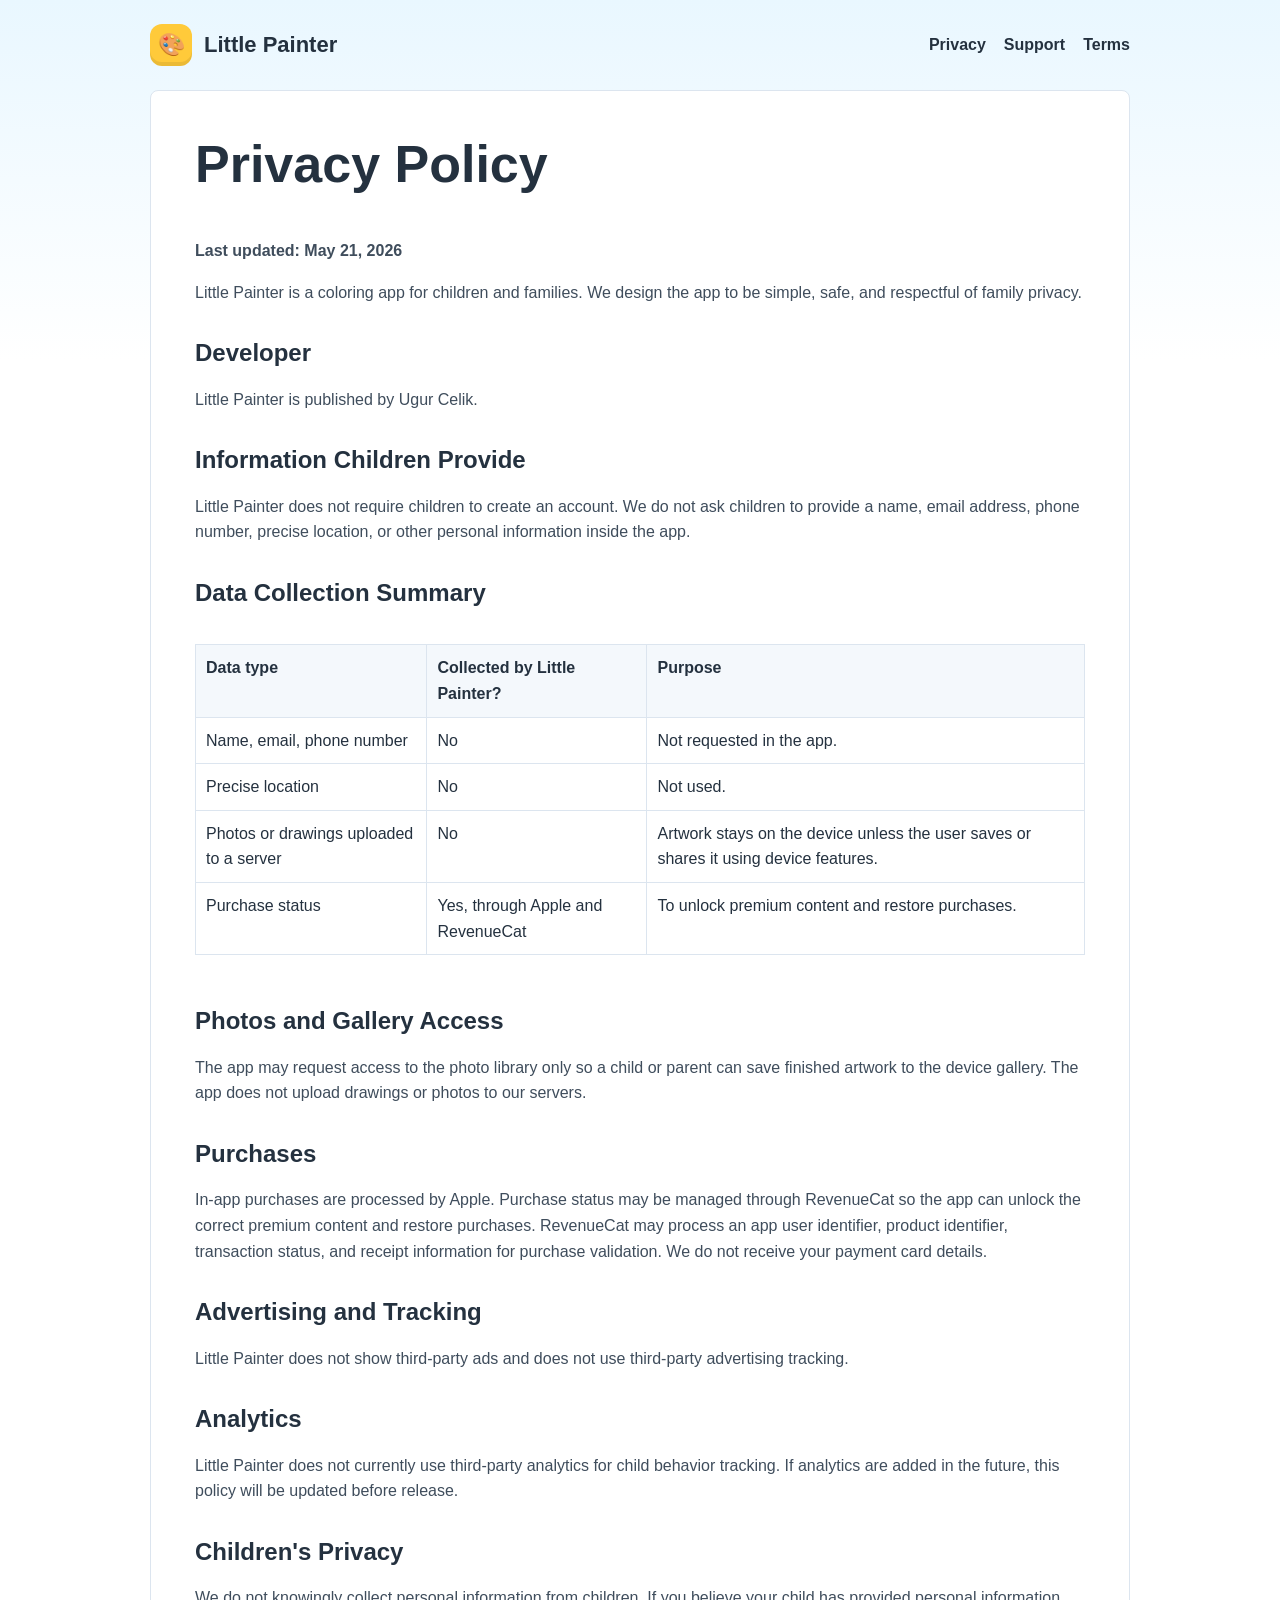
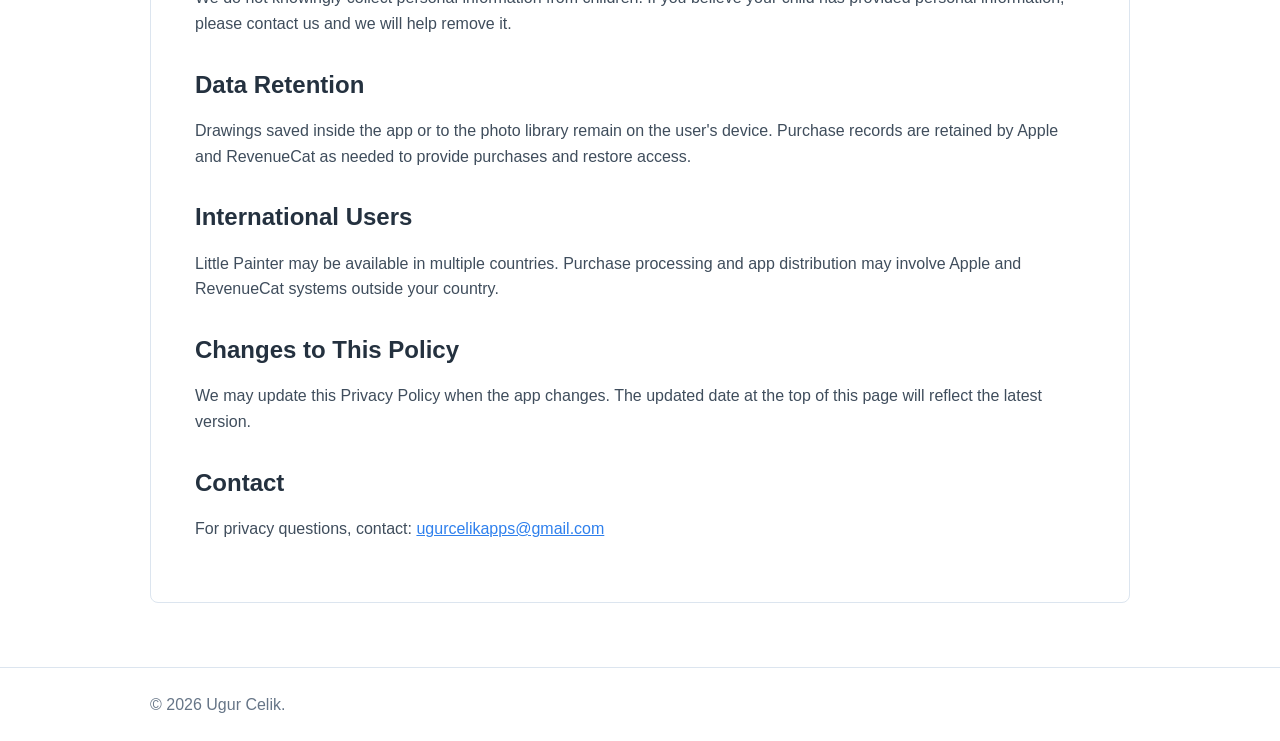
==== privacy-policy/index.html @ 780525f4 "Add files via upload" ====
<!doctype html>
<html lang="en">
  <head>
    <meta charset="utf-8">
    <meta name="viewport" content="width=device-width, initial-scale=1">
    <title>Privacy Policy - Little Painter</title>
    <meta name="description" content="Privacy Policy for Little Painter.">
    <link rel="stylesheet" href="../styles.css">
  </head>
  <body>
    <header>
      <nav class="wrap">
        <a class="brand" href="../"><span class="logo">🎨</span><span>Little Painter</span></a>
        <div class="links">
          <a href="../privacy-policy/">Privacy</a>
          <a href="../support/">Support</a>
          <a href="../terms/">Terms</a>
        </div>
      </nav>
    </header>

    <main class="wrap">
      <article class="content">
        <h1>Privacy Policy</h1>
        <p class="updated">Last updated: May 21, 2026</p>

        <p>Little Painter is a coloring app for children and families. We design the app to be simple, safe, and respectful of family privacy.</p>

        <h2>Developer</h2>
        <p>Little Painter is published by Ugur Celik.</p>

        <h2>Information Children Provide</h2>
        <p>Little Painter does not require children to create an account. We do not ask children to provide a name, email address, phone number, precise location, or other personal information inside the app.</p>

        <h2>Data Collection Summary</h2>
        <div class="table-wrap">
          <table>
            <thead>
              <tr>
                <th>Data type</th>
                <th>Collected by Little Painter?</th>
                <th>Purpose</th>
              </tr>
            </thead>
            <tbody>
              <tr>
                <td>Name, email, phone number</td>
                <td>No</td>
                <td>Not requested in the app.</td>
              </tr>
              <tr>
                <td>Precise location</td>
                <td>No</td>
                <td>Not used.</td>
              </tr>
              <tr>
                <td>Photos or drawings uploaded to a server</td>
                <td>No</td>
                <td>Artwork stays on the device unless the user saves or shares it using device features.</td>
              </tr>
              <tr>
                <td>Purchase status</td>
                <td>Yes, through Apple and RevenueCat</td>
                <td>To unlock premium content and restore purchases.</td>
              </tr>
            </tbody>
          </table>
        </div>

        <h2>Photos and Gallery Access</h2>
        <p>The app may request access to the photo library only so a child or parent can save finished artwork to the device gallery. The app does not upload drawings or photos to our servers.</p>

        <h2>Purchases</h2>
        <p>In-app purchases are processed by Apple. Purchase status may be managed through RevenueCat so the app can unlock the correct premium content and restore purchases. RevenueCat may process an app user identifier, product identifier, transaction status, and receipt information for purchase validation. We do not receive your payment card details.</p>

        <h2>Advertising and Tracking</h2>
        <p>Little Painter does not show third-party ads and does not use third-party advertising tracking.</p>

        <h2>Analytics</h2>
        <p>Little Painter does not currently use third-party analytics for child behavior tracking. If analytics are added in the future, this policy will be updated before release.</p>

        <h2>Children's Privacy</h2>
        <p>We do not knowingly collect personal information from children. If you believe your child has provided personal information, please contact us and we will help remove it.</p>

        <h2>Data Retention</h2>
        <p>Drawings saved inside the app or to the photo library remain on the user's device. Purchase records are retained by Apple and RevenueCat as needed to provide purchases and restore access.</p>

        <h2>International Users</h2>
        <p>Little Painter may be available in multiple countries. Purchase processing and app distribution may involve Apple and RevenueCat systems outside your country.</p>

        <h2>Changes to This Policy</h2>
        <p>We may update this Privacy Policy when the app changes. The updated date at the top of this page will reflect the latest version.</p>

        <h2>Contact</h2>
        <p>For privacy questions, contact: <a href="mailto:ugurcelikapps@gmail.com">ugurcelikapps@gmail.com</a></p>
      </article>
    </main>

    <footer>
      <div class="wrap">© 2026 Ugur Celik.</div>
    </footer>
  </body>
</html>
---- styles.css ----
:root {
  color-scheme: light;
  --ink: #24313f;
  --muted: #667587;
  --line: #dce5ef;
  --paper: #ffffff;
  --sky: #e9f7ff;
  --sun: #ffca3a;
  --coral: #ff6b6b;
  --blue: #2f80ed;
  --green: #42b883;
}

* {
  box-sizing: border-box;
}

body {
  margin: 0;
  font-family: -apple-system, BlinkMacSystemFont, "Segoe UI", sans-serif;
  color: var(--ink);
  background: linear-gradient(180deg, var(--sky), #fff 360px);
  line-height: 1.6;
}

a {
  color: var(--blue);
}

.wrap {
  width: min(980px, calc(100% - 36px));
  margin: 0 auto;
}

header {
  padding: 24px 0;
}

nav {
  display: flex;
  justify-content: space-between;
  align-items: center;
  gap: 24px;
}

.brand {
  display: flex;
  align-items: center;
  gap: 12px;
  text-decoration: none;
  color: var(--ink);
  font-weight: 800;
  font-size: 22px;
}

.logo {
  width: 42px;
  height: 42px;
  border-radius: 12px;
  background: var(--sun);
  display: grid;
  place-items: center;
  box-shadow: inset 0 -4px rgba(0, 0, 0, 0.08);
}

.links {
  display: flex;
  gap: 18px;
  flex-wrap: wrap;
}

.links a {
  color: var(--ink);
  text-decoration: none;
  font-weight: 650;
}

.hero {
  padding: 54px 0 64px;
}

.hero h1 {
  margin: 0;
  font-size: clamp(42px, 7vw, 76px);
  line-height: 0.95;
  letter-spacing: 0;
}

.hero p {
  max-width: 650px;
  font-size: 20px;
  color: var(--muted);
  margin: 24px 0 0;
}

.actions {
  margin-top: 30px;
  display: flex;
  gap: 14px;
  flex-wrap: wrap;
}

.button {
  display: inline-flex;
  align-items: center;
  justify-content: center;
  min-height: 48px;
  padding: 0 18px;
  border-radius: 8px;
  background: var(--blue);
  color: #fff;
  text-decoration: none;
  font-weight: 800;
}

.button.secondary {
  background: #fff;
  color: var(--ink);
  border: 1px solid var(--line);
}

main {
  padding-bottom: 64px;
}

.grid {
  display: grid;
  grid-template-columns: repeat(3, 1fr);
  gap: 16px;
}

.card {
  background: var(--paper);
  border: 1px solid var(--line);
  border-radius: 8px;
  padding: 22px;
}

.card h2,
.content h1,
.content h2 {
  line-height: 1.15;
}

.card h2 {
  margin: 0 0 8px;
  font-size: 22px;
}

.card p {
  margin: 0;
  color: var(--muted);
}

.legal-list {
  margin-top: 28px;
  background: var(--paper);
  border: 1px solid var(--line);
  border-radius: 8px;
  padding: 22px;
}

.legal-list h2 {
  margin: 0 0 8px;
}

.legal-list p {
  margin: 0 0 12px;
  color: var(--muted);
}

.legal-list ul {
  margin: 0;
  padding-left: 20px;
}

.content {
  background: var(--paper);
  border: 1px solid var(--line);
  border-radius: 8px;
  padding: clamp(22px, 4vw, 44px);
}

.content h1 {
  margin-top: 0;
  font-size: clamp(34px, 5vw, 52px);
}

.content h2 {
  margin-top: 34px;
}

.content p,
.content li {
  color: #3f4d5c;
}

.table-wrap {
  overflow-x: auto;
}

table {
  width: 100%;
  border-collapse: collapse;
  margin: 18px 0;
}

th,
td {
  text-align: left;
  vertical-align: top;
  border: 1px solid var(--line);
  padding: 10px;
}

th {
  background: #f4f8fc;
}

.updated {
  color: var(--muted);
  font-weight: 650;
}

footer {
  border-top: 1px solid var(--line);
  padding: 24px 0;
  color: var(--muted);
  background: #fff;
}

@media (max-width: 760px) {
  nav {
    align-items: flex-start;
    flex-direction: column;
  }

  .grid {
    grid-template-columns: 1fr;
  }
}
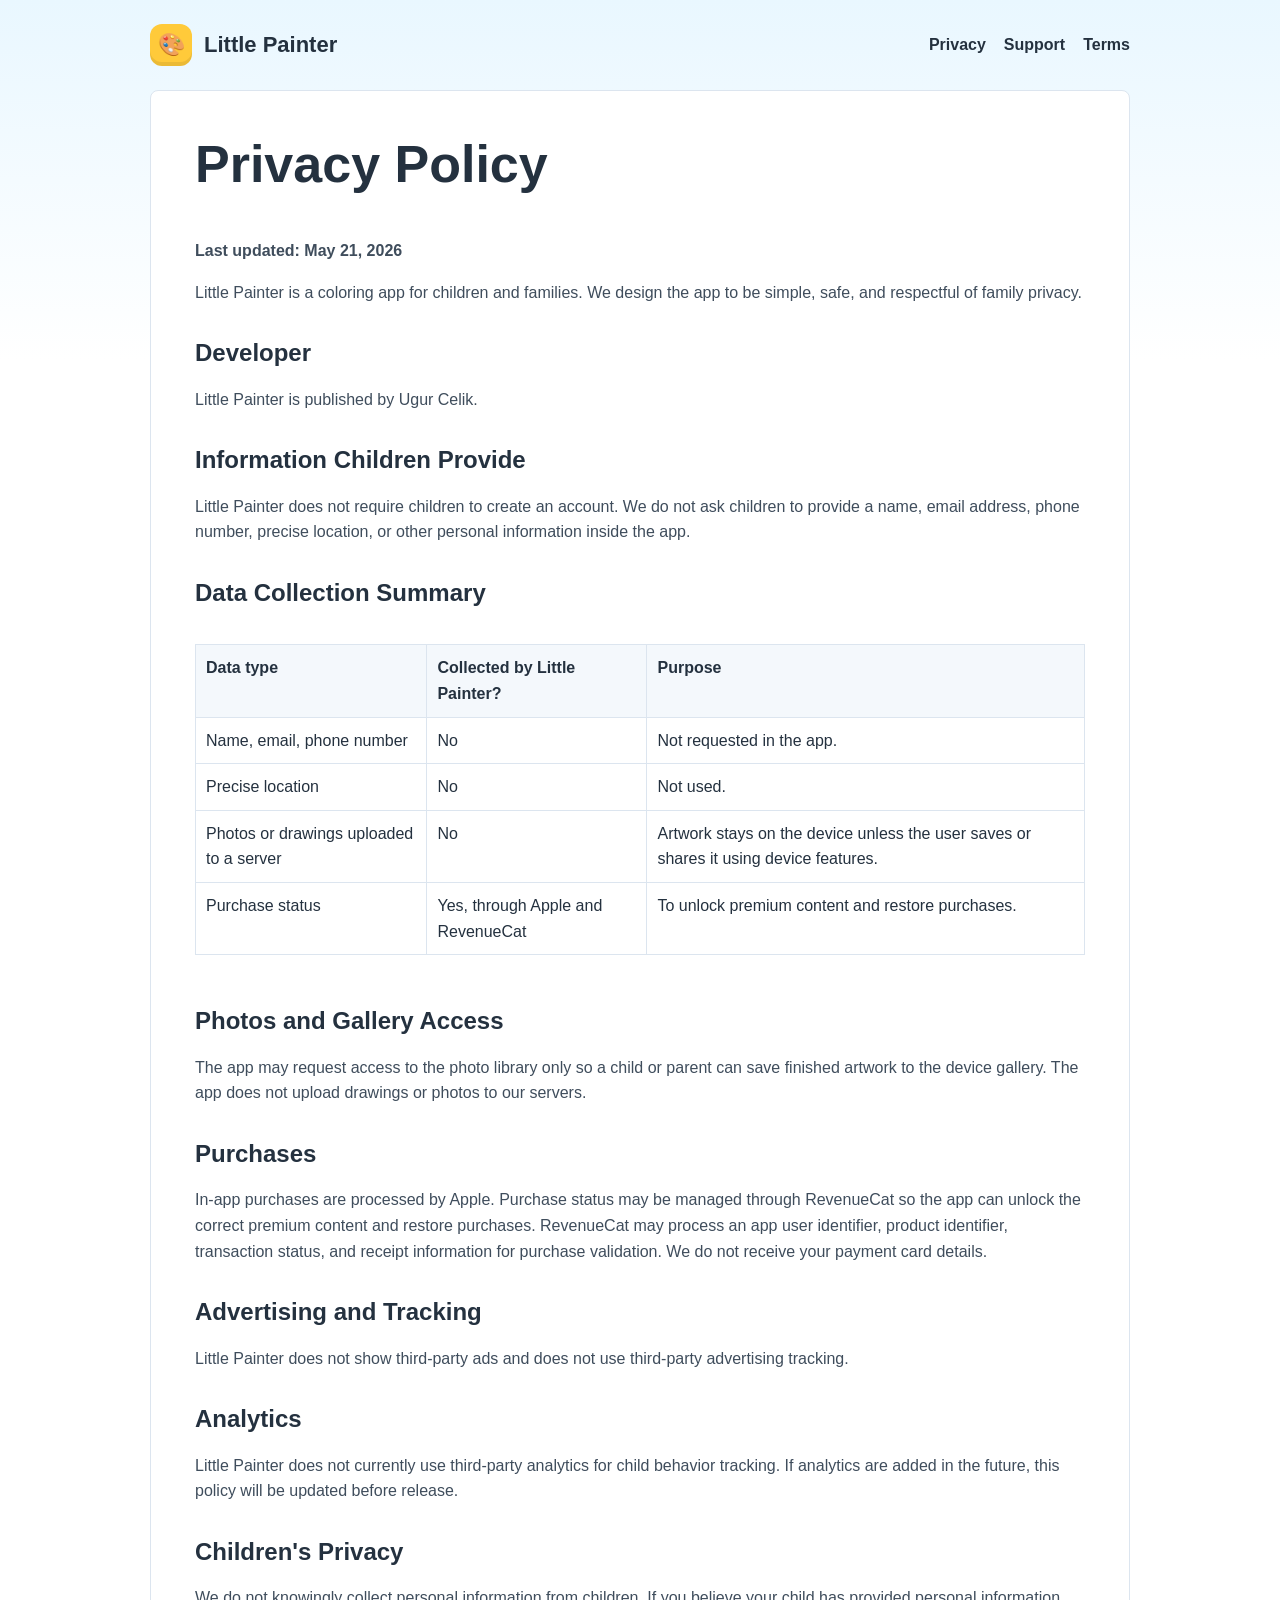
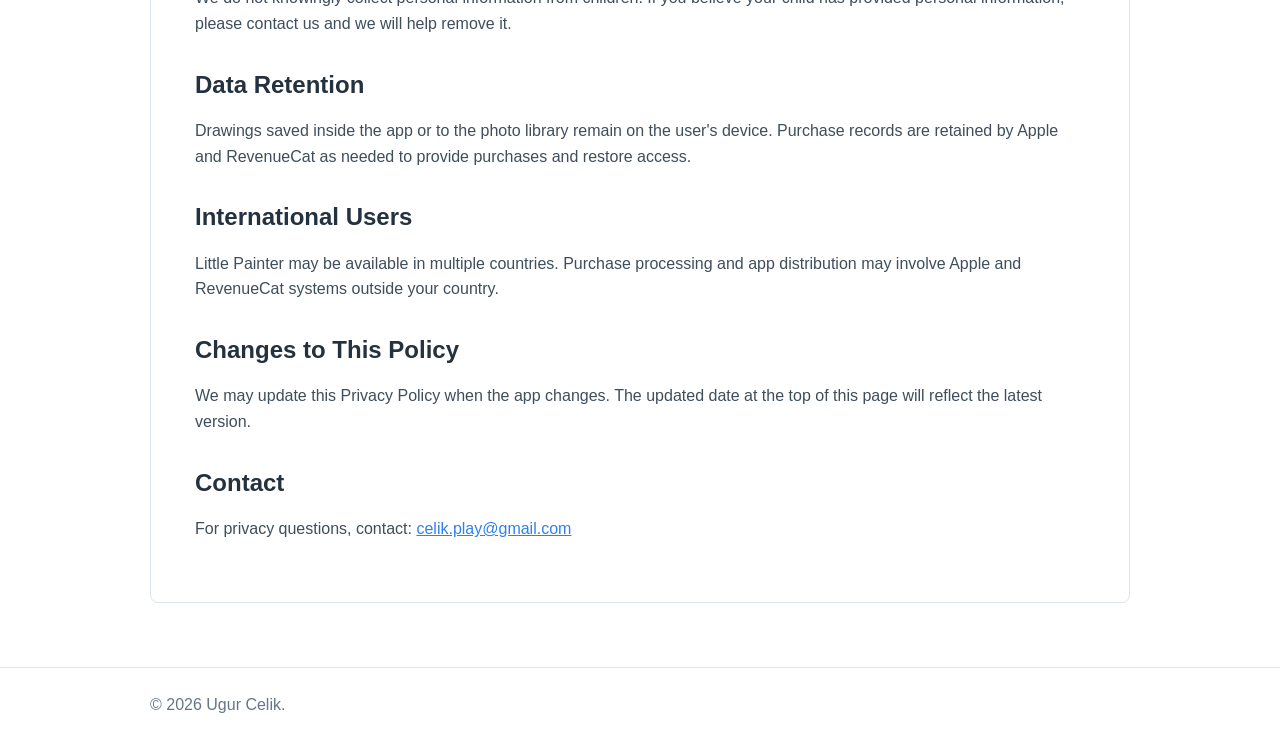
==== commit c418e753: "Add files via upload" ====
--- a/privacy-policy/index.html
+++ b/privacy-policy/index.html
@@ -92,7 +92,7 @@
         <p>We may update this Privacy Policy when the app changes. The updated date at the top of this page will reflect the latest version.</p>
 
         <h2>Contact</h2>
-        <p>For privacy questions, contact: <a href="mailto:ugurcelikapps@gmail.com">ugurcelikapps@gmail.com</a></p>
+        <p>For privacy questions, contact: <a href="mailto:celik.play@gmail.com">celik.play@gmail.com</a></p>
       </article>
     </main>
 
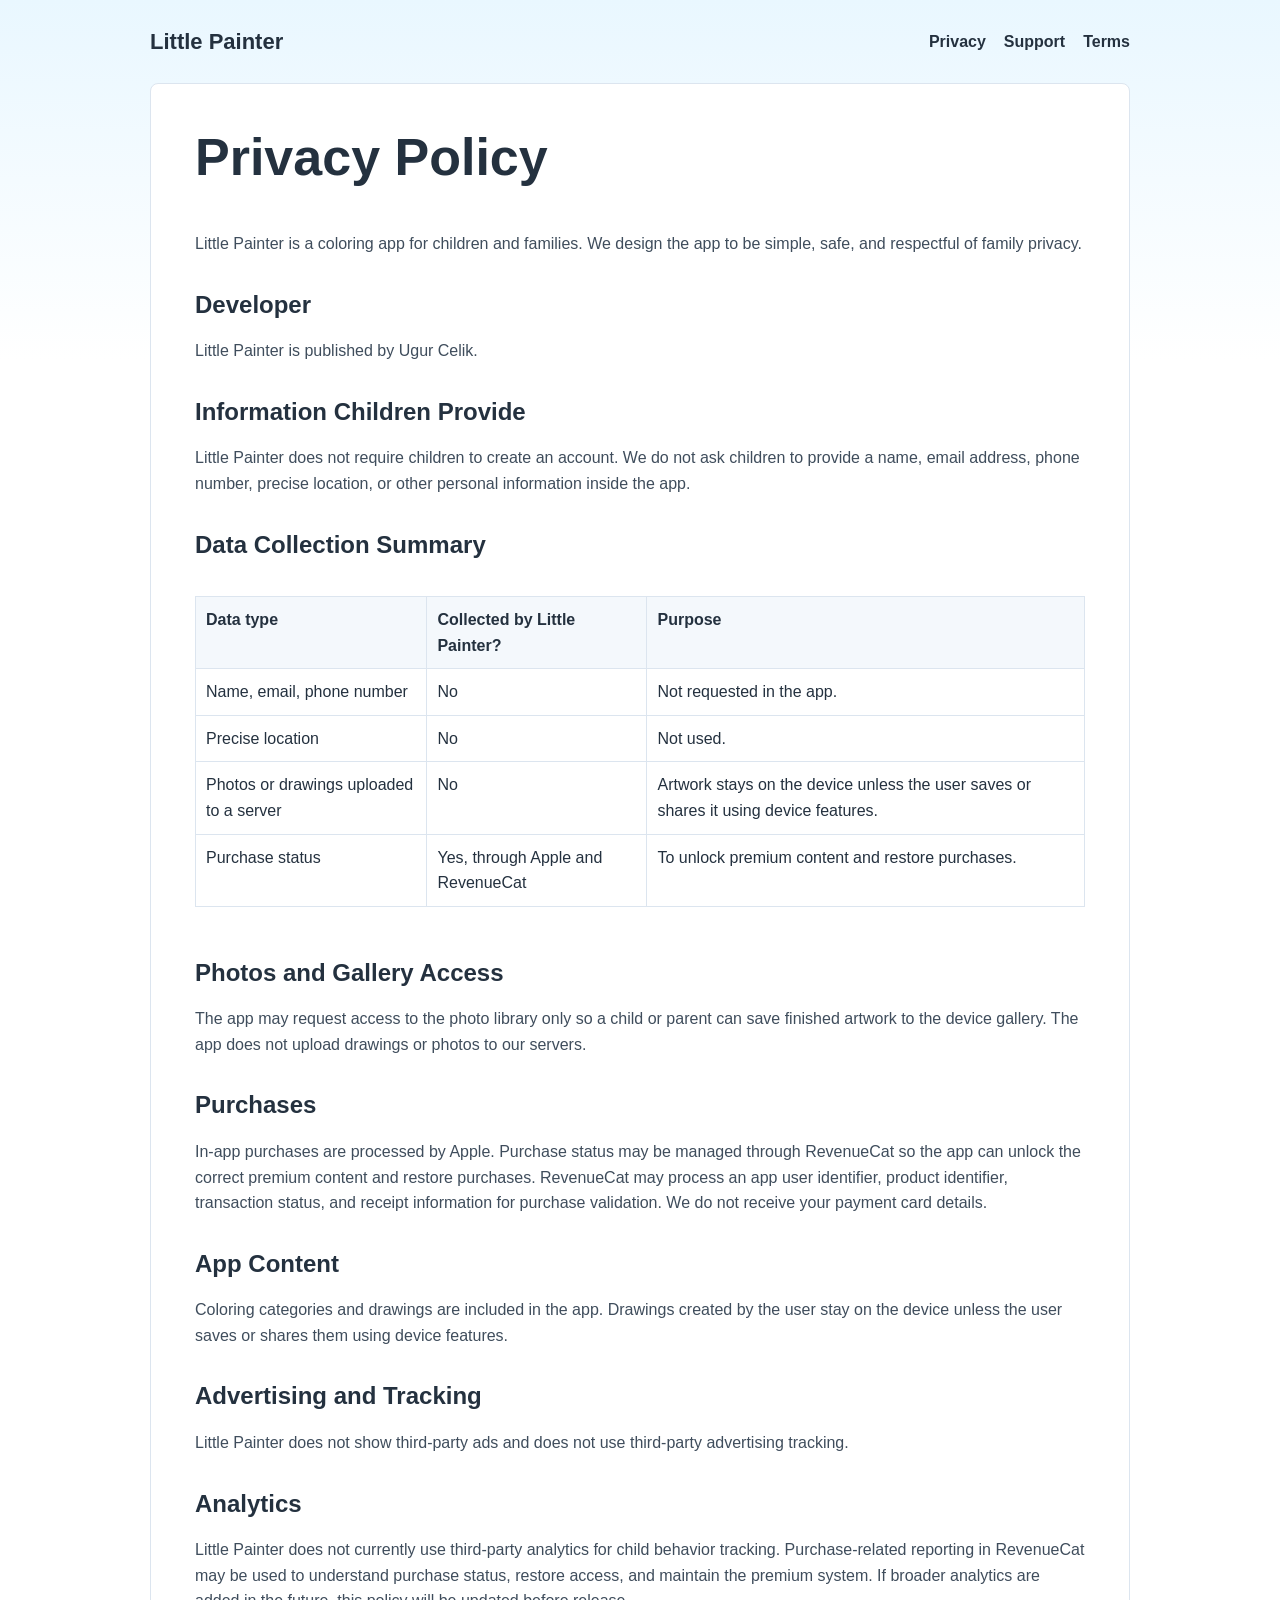
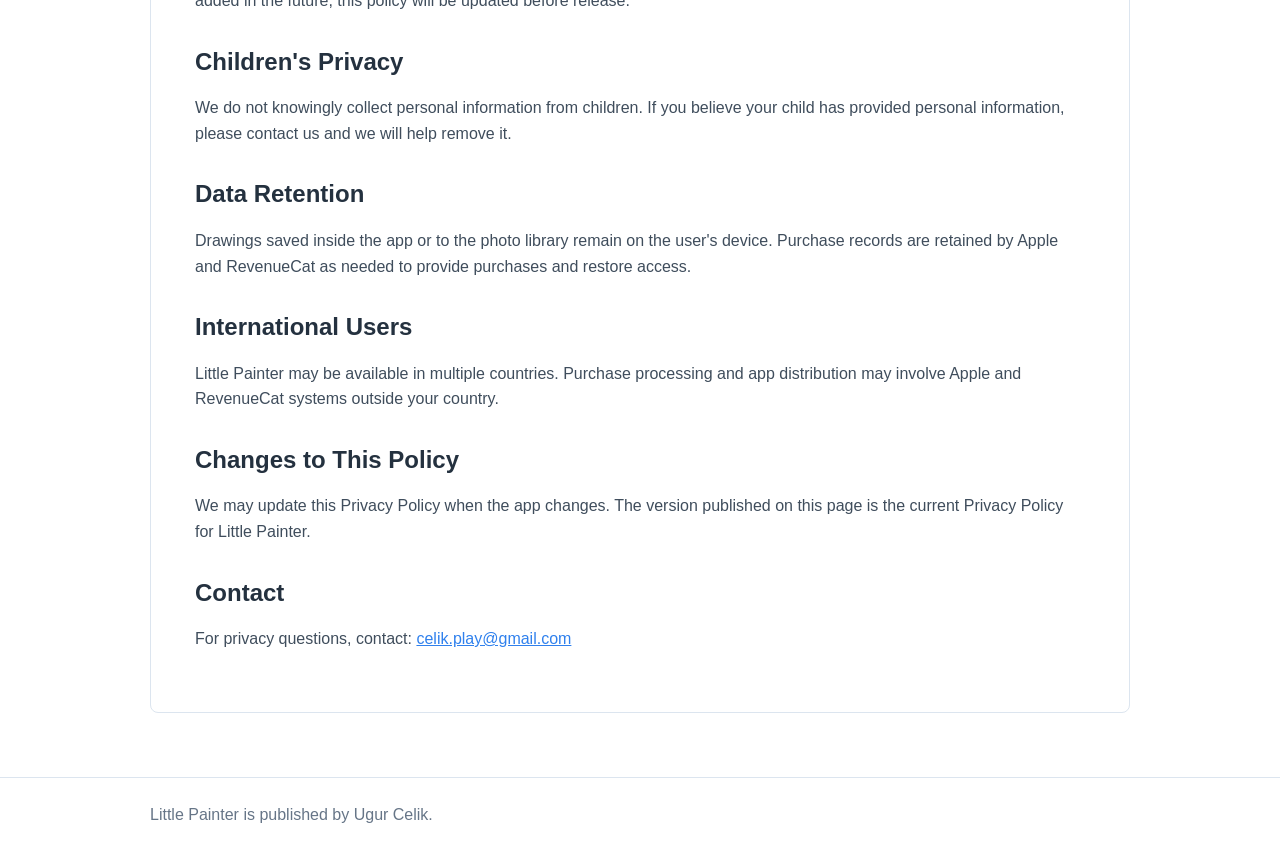
==== commit b67d477a: "Add files via upload" ====
--- a/privacy-policy/index.html
+++ b/privacy-policy/index.html
@@ -10,7 +10,7 @@
   <body>
     <header>
       <nav class="wrap">
-        <a class="brand" href="../"><span class="logo">🎨</span><span>Little Painter</span></a>
+        <a class="brand" href="../">Little Painter</a>
         <div class="links">
           <a href="../privacy-policy/">Privacy</a>
           <a href="../support/">Support</a>
@@ -22,7 +22,6 @@
     <main class="wrap">
       <article class="content">
         <h1>Privacy Policy</h1>
-        <p class="updated">Last updated: May 21, 2026</p>
 
         <p>Little Painter is a coloring app for children and families. We design the app to be simple, safe, and respectful of family privacy.</p>
 
@@ -73,11 +72,14 @@
         <h2>Purchases</h2>
         <p>In-app purchases are processed by Apple. Purchase status may be managed through RevenueCat so the app can unlock the correct premium content and restore purchases. RevenueCat may process an app user identifier, product identifier, transaction status, and receipt information for purchase validation. We do not receive your payment card details.</p>
 
+        <h2>App Content</h2>
+        <p>Coloring categories and drawings are included in the app. Drawings created by the user stay on the device unless the user saves or shares them using device features.</p>
+
         <h2>Advertising and Tracking</h2>
         <p>Little Painter does not show third-party ads and does not use third-party advertising tracking.</p>
 
         <h2>Analytics</h2>
-        <p>Little Painter does not currently use third-party analytics for child behavior tracking. If analytics are added in the future, this policy will be updated before release.</p>
+        <p>Little Painter does not currently use third-party analytics for child behavior tracking. Purchase-related reporting in RevenueCat may be used to understand purchase status, restore access, and maintain the premium system. If broader analytics are added in the future, this policy will be updated before release.</p>
 
         <h2>Children's Privacy</h2>
         <p>We do not knowingly collect personal information from children. If you believe your child has provided personal information, please contact us and we will help remove it.</p>
@@ -89,7 +91,7 @@
         <p>Little Painter may be available in multiple countries. Purchase processing and app distribution may involve Apple and RevenueCat systems outside your country.</p>
 
         <h2>Changes to This Policy</h2>
-        <p>We may update this Privacy Policy when the app changes. The updated date at the top of this page will reflect the latest version.</p>
+        <p>We may update this Privacy Policy when the app changes. The version published on this page is the current Privacy Policy for Little Painter.</p>
 
         <h2>Contact</h2>
         <p>For privacy questions, contact: <a href="mailto:celik.play@gmail.com">celik.play@gmail.com</a></p>
@@ -97,7 +99,7 @@
     </main>
 
     <footer>
-      <div class="wrap">© 2026 Ugur Celik.</div>
+      <div class="wrap">Little Painter is published by Ugur Celik.</div>
     </footer>
   </body>
 </html>
--- a/styles.css
+++ b/styles.css
@@ -44,23 +44,10 @@
 }
 
 .brand {
-  display: flex;
-  align-items: center;
-  gap: 12px;
   text-decoration: none;
   color: var(--ink);
   font-weight: 800;
   font-size: 22px;
-}
-
-.logo {
-  width: 42px;
-  height: 42px;
-  border-radius: 12px;
-  background: var(--sun);
-  display: grid;
-  place-items: center;
-  box-shadow: inset 0 -4px rgba(0, 0, 0, 0.08);
 }
 
 .links {
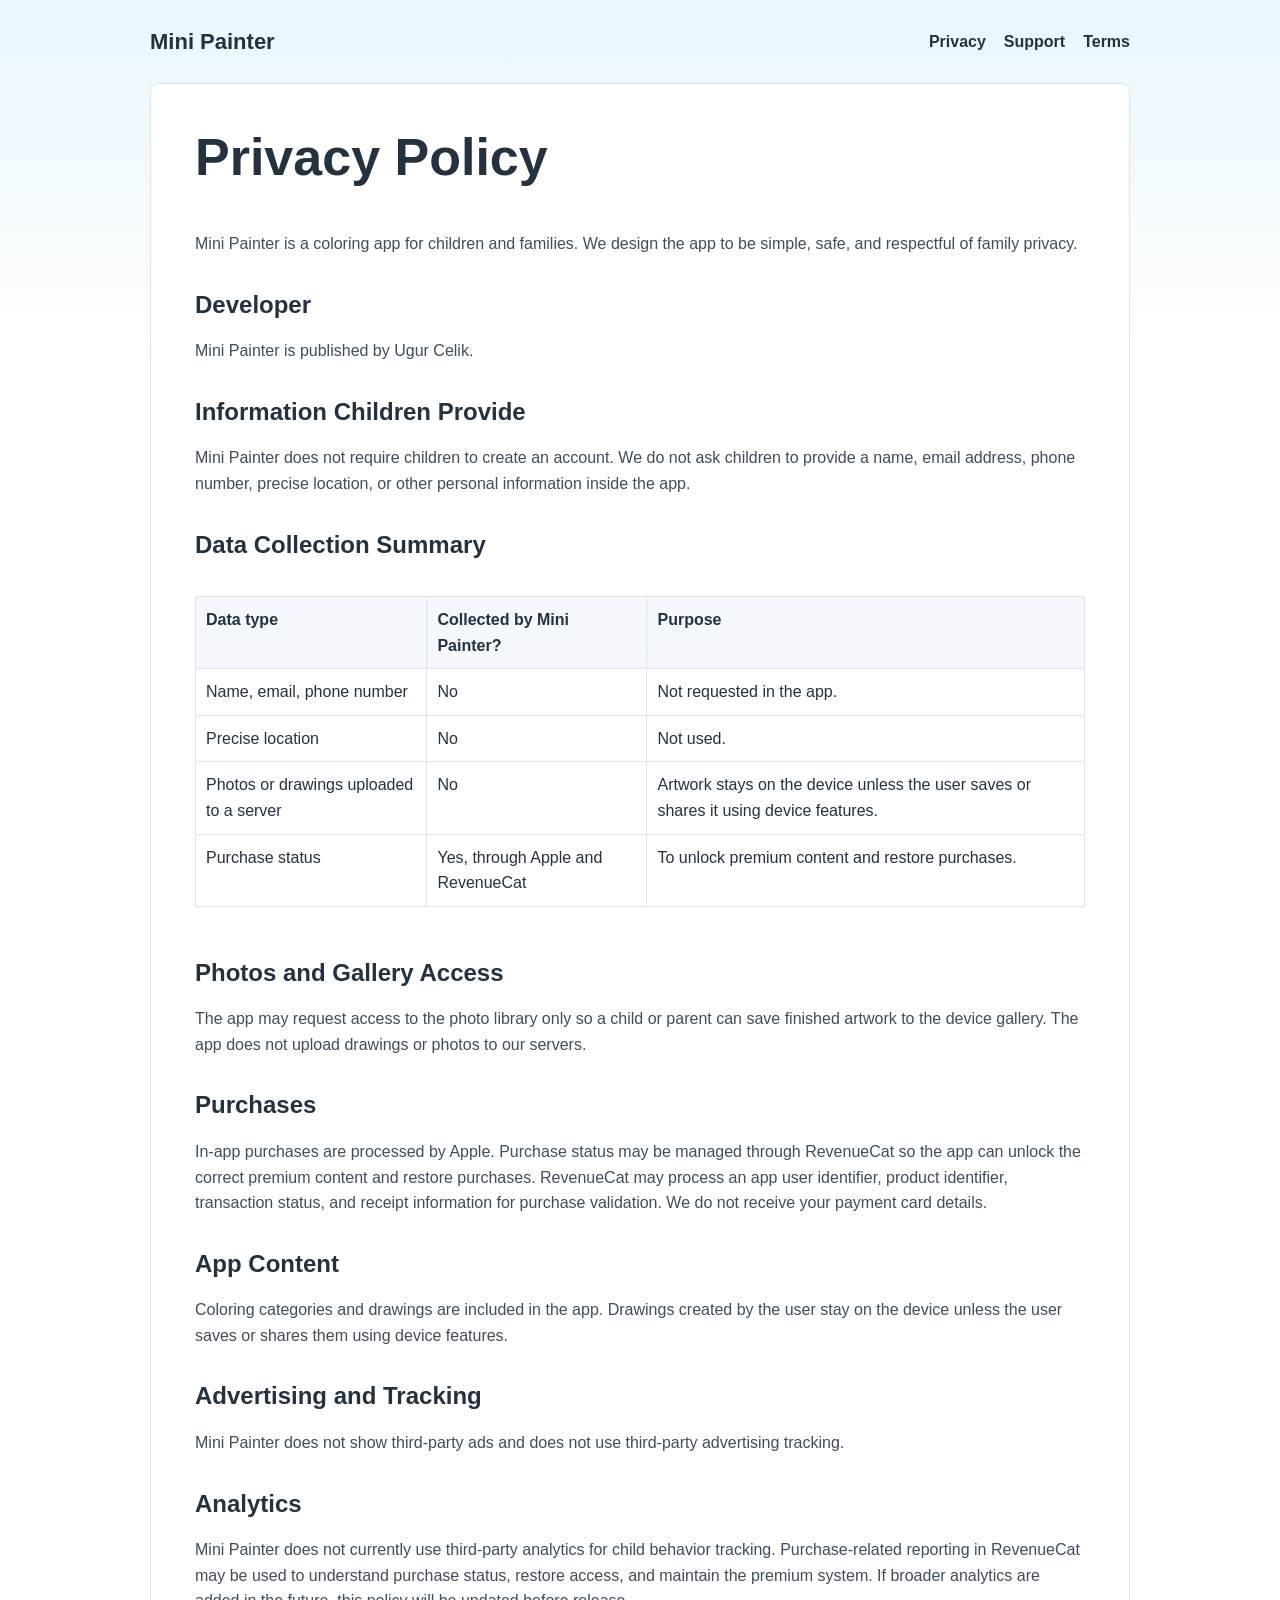
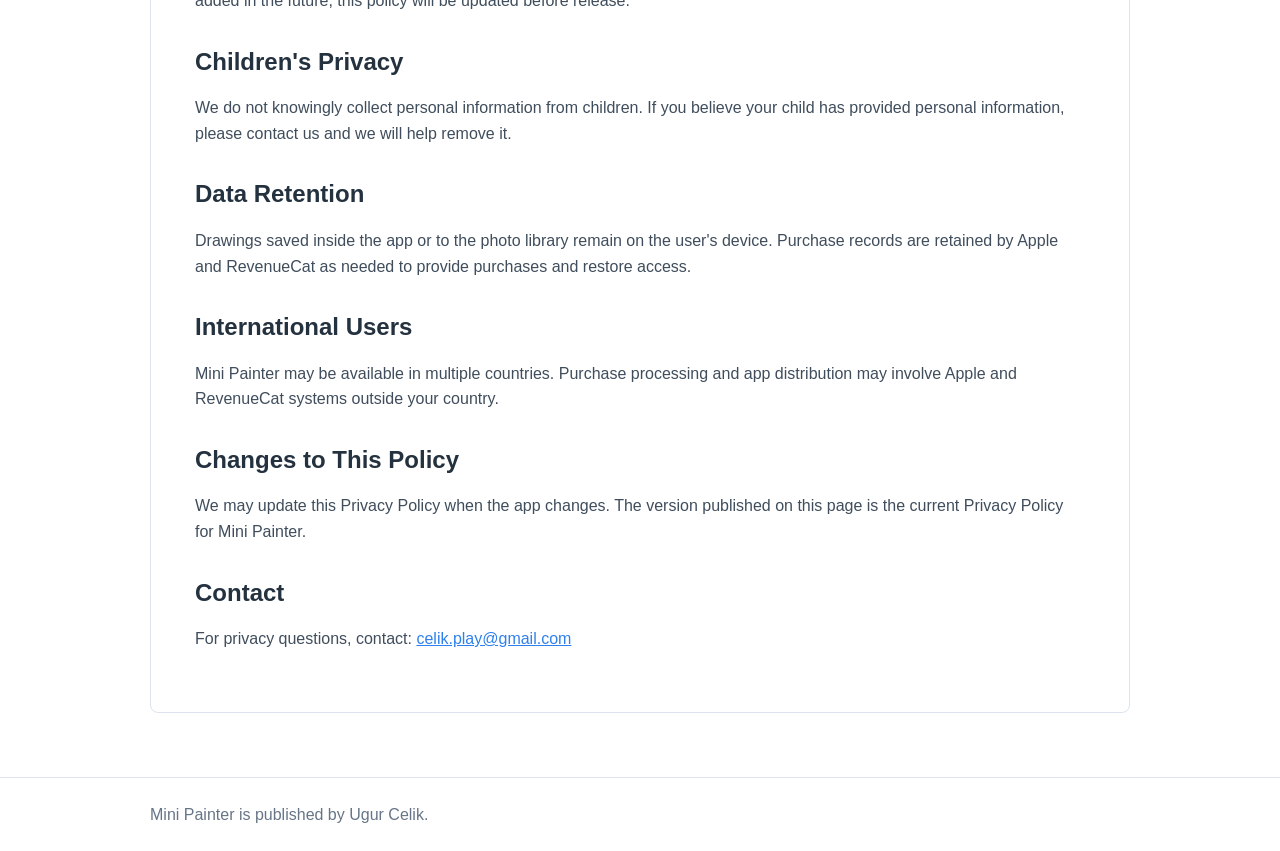
==== commit 05cc5af0: "Add files via upload" ====
--- a/privacy-policy/index.html
+++ b/privacy-policy/index.html
@@ -3,14 +3,14 @@
   <head>
     <meta charset="utf-8">
     <meta name="viewport" content="width=device-width, initial-scale=1">
-    <title>Privacy Policy - Little Painter</title>
-    <meta name="description" content="Privacy Policy for Little Painter.">
+    <title>Privacy Policy - Mini Painter</title>
+    <meta name="description" content="Privacy Policy for Mini Painter.">
     <link rel="stylesheet" href="../styles.css">
   </head>
   <body>
     <header>
       <nav class="wrap">
-        <a class="brand" href="../">Little Painter</a>
+        <a class="brand" href="../">Mini Painter</a>
         <div class="links">
           <a href="../privacy-policy/">Privacy</a>
           <a href="../support/">Support</a>
@@ -23,13 +23,13 @@
       <article class="content">
         <h1>Privacy Policy</h1>
 
-        <p>Little Painter is a coloring app for children and families. We design the app to be simple, safe, and respectful of family privacy.</p>
+        <p>Mini Painter is a coloring app for children and families. We design the app to be simple, safe, and respectful of family privacy.</p>
 
         <h2>Developer</h2>
-        <p>Little Painter is published by Ugur Celik.</p>
+        <p>Mini Painter is published by Ugur Celik.</p>
 
         <h2>Information Children Provide</h2>
-        <p>Little Painter does not require children to create an account. We do not ask children to provide a name, email address, phone number, precise location, or other personal information inside the app.</p>
+        <p>Mini Painter does not require children to create an account. We do not ask children to provide a name, email address, phone number, precise location, or other personal information inside the app.</p>
 
         <h2>Data Collection Summary</h2>
         <div class="table-wrap">
@@ -37,7 +37,7 @@
             <thead>
               <tr>
                 <th>Data type</th>
-                <th>Collected by Little Painter?</th>
+                <th>Collected by Mini Painter?</th>
                 <th>Purpose</th>
               </tr>
             </thead>
@@ -76,10 +76,10 @@
         <p>Coloring categories and drawings are included in the app. Drawings created by the user stay on the device unless the user saves or shares them using device features.</p>
 
         <h2>Advertising and Tracking</h2>
-        <p>Little Painter does not show third-party ads and does not use third-party advertising tracking.</p>
+        <p>Mini Painter does not show third-party ads and does not use third-party advertising tracking.</p>
 
         <h2>Analytics</h2>
-        <p>Little Painter does not currently use third-party analytics for child behavior tracking. Purchase-related reporting in RevenueCat may be used to understand purchase status, restore access, and maintain the premium system. If broader analytics are added in the future, this policy will be updated before release.</p>
+        <p>Mini Painter does not currently use third-party analytics for child behavior tracking. Purchase-related reporting in RevenueCat may be used to understand purchase status, restore access, and maintain the premium system. If broader analytics are added in the future, this policy will be updated before release.</p>
 
         <h2>Children's Privacy</h2>
         <p>We do not knowingly collect personal information from children. If you believe your child has provided personal information, please contact us and we will help remove it.</p>
@@ -88,10 +88,10 @@
         <p>Drawings saved inside the app or to the photo library remain on the user's device. Purchase records are retained by Apple and RevenueCat as needed to provide purchases and restore access.</p>
 
         <h2>International Users</h2>
-        <p>Little Painter may be available in multiple countries. Purchase processing and app distribution may involve Apple and RevenueCat systems outside your country.</p>
+        <p>Mini Painter may be available in multiple countries. Purchase processing and app distribution may involve Apple and RevenueCat systems outside your country.</p>
 
         <h2>Changes to This Policy</h2>
-        <p>We may update this Privacy Policy when the app changes. The version published on this page is the current Privacy Policy for Little Painter.</p>
+        <p>We may update this Privacy Policy when the app changes. The version published on this page is the current Privacy Policy for Mini Painter.</p>
 
         <h2>Contact</h2>
         <p>For privacy questions, contact: <a href="mailto:celik.play@gmail.com">celik.play@gmail.com</a></p>
@@ -99,7 +99,7 @@
     </main>
 
     <footer>
-      <div class="wrap">Little Painter is published by Ugur Celik.</div>
+      <div class="wrap">Mini Painter is published by Ugur Celik.</div>
     </footer>
   </body>
 </html>
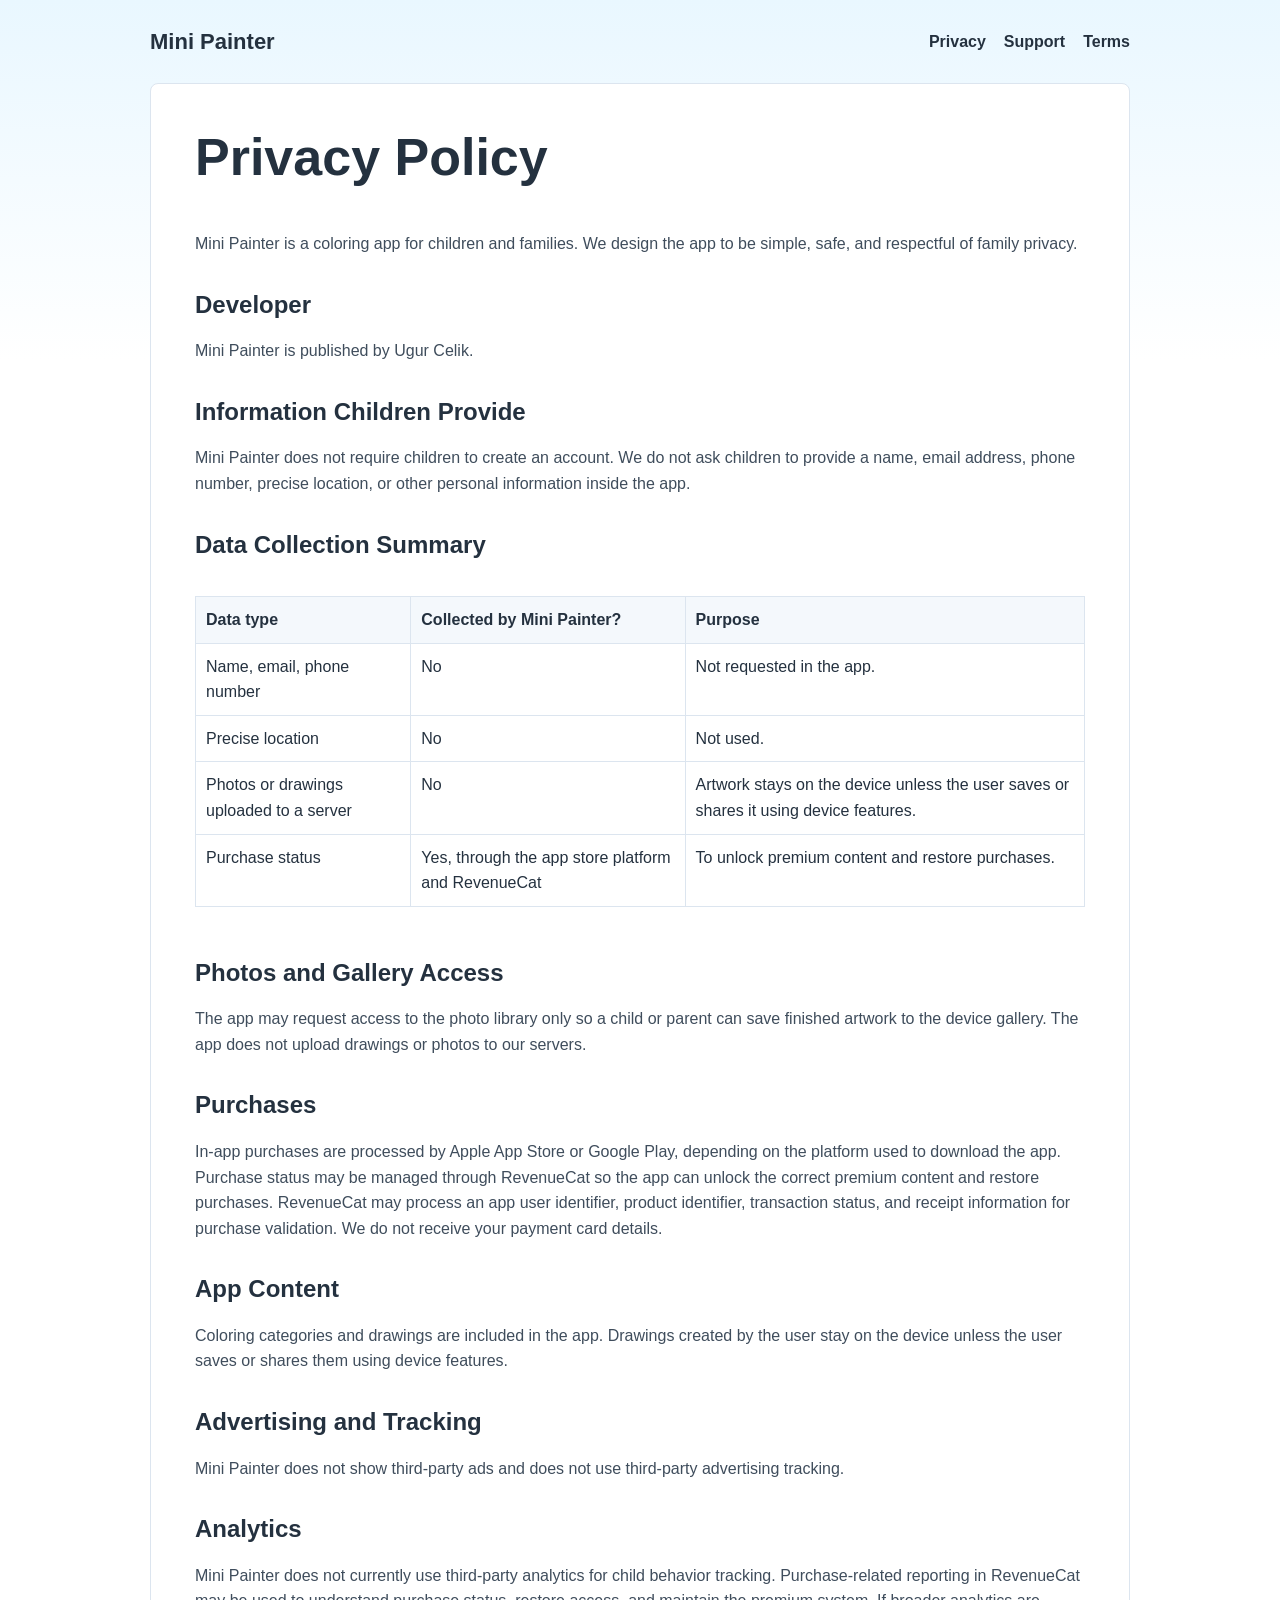
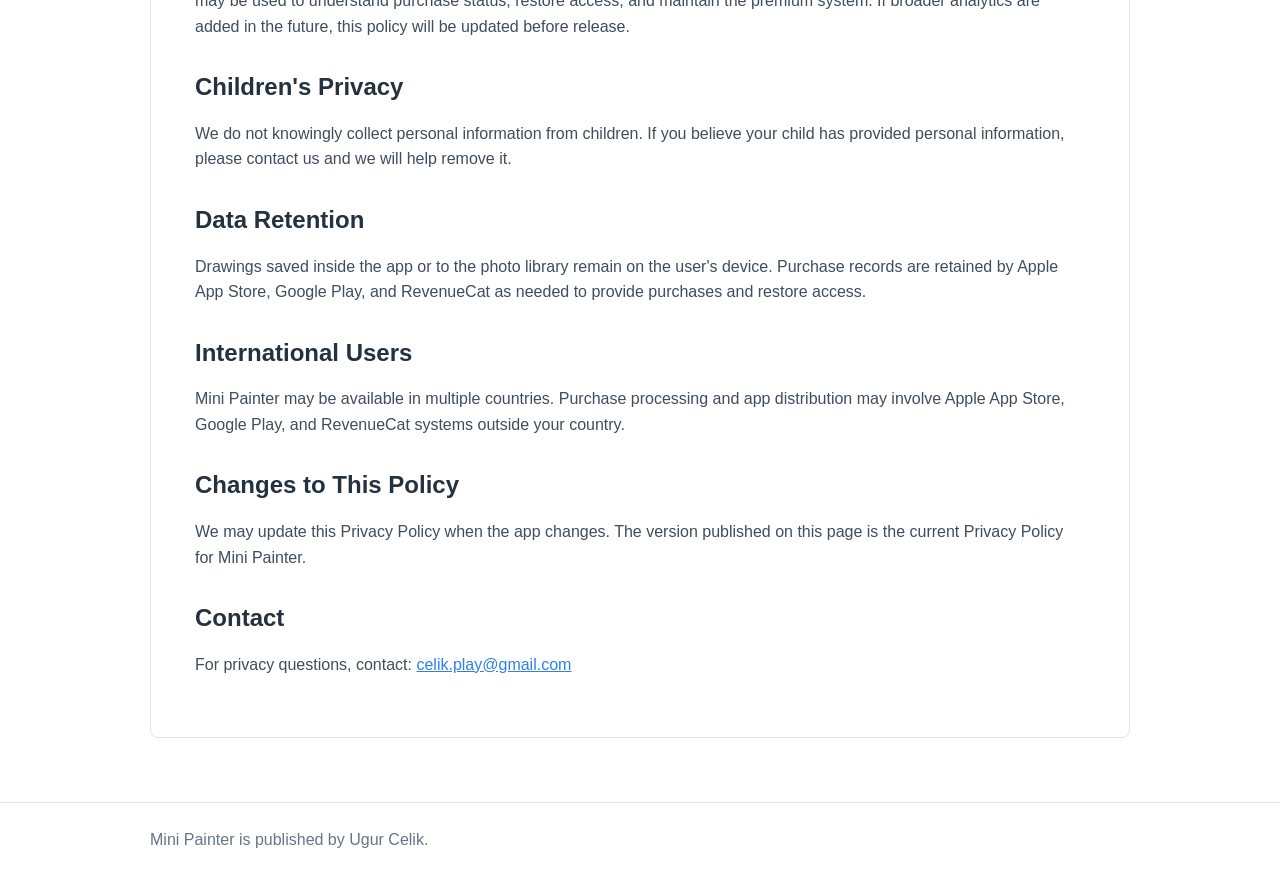
==== commit 82a0da26: "Update privacy policy for app store platforms" ====
--- a/privacy-policy/index.html
+++ b/privacy-policy/index.html
@@ -59,7 +59,7 @@
               </tr>
               <tr>
                 <td>Purchase status</td>
-                <td>Yes, through Apple and RevenueCat</td>
+                <td>Yes, through the app store platform and RevenueCat</td>
                 <td>To unlock premium content and restore purchases.</td>
               </tr>
             </tbody>
@@ -70,7 +70,7 @@
         <p>The app may request access to the photo library only so a child or parent can save finished artwork to the device gallery. The app does not upload drawings or photos to our servers.</p>
 
         <h2>Purchases</h2>
-        <p>In-app purchases are processed by Apple. Purchase status may be managed through RevenueCat so the app can unlock the correct premium content and restore purchases. RevenueCat may process an app user identifier, product identifier, transaction status, and receipt information for purchase validation. We do not receive your payment card details.</p>
+        <p>In-app purchases are processed by Apple App Store or Google Play, depending on the platform used to download the app. Purchase status may be managed through RevenueCat so the app can unlock the correct premium content and restore purchases. RevenueCat may process an app user identifier, product identifier, transaction status, and receipt information for purchase validation. We do not receive your payment card details.</p>
 
         <h2>App Content</h2>
         <p>Coloring categories and drawings are included in the app. Drawings created by the user stay on the device unless the user saves or shares them using device features.</p>
@@ -85,10 +85,10 @@
         <p>We do not knowingly collect personal information from children. If you believe your child has provided personal information, please contact us and we will help remove it.</p>
 
         <h2>Data Retention</h2>
-        <p>Drawings saved inside the app or to the photo library remain on the user's device. Purchase records are retained by Apple and RevenueCat as needed to provide purchases and restore access.</p>
+        <p>Drawings saved inside the app or to the photo library remain on the user's device. Purchase records are retained by Apple App Store, Google Play, and RevenueCat as needed to provide purchases and restore access.</p>
 
         <h2>International Users</h2>
-        <p>Mini Painter may be available in multiple countries. Purchase processing and app distribution may involve Apple and RevenueCat systems outside your country.</p>
+        <p>Mini Painter may be available in multiple countries. Purchase processing and app distribution may involve Apple App Store, Google Play, and RevenueCat systems outside your country.</p>
 
         <h2>Changes to This Policy</h2>
         <p>We may update this Privacy Policy when the app changes. The version published on this page is the current Privacy Policy for Mini Painter.</p>
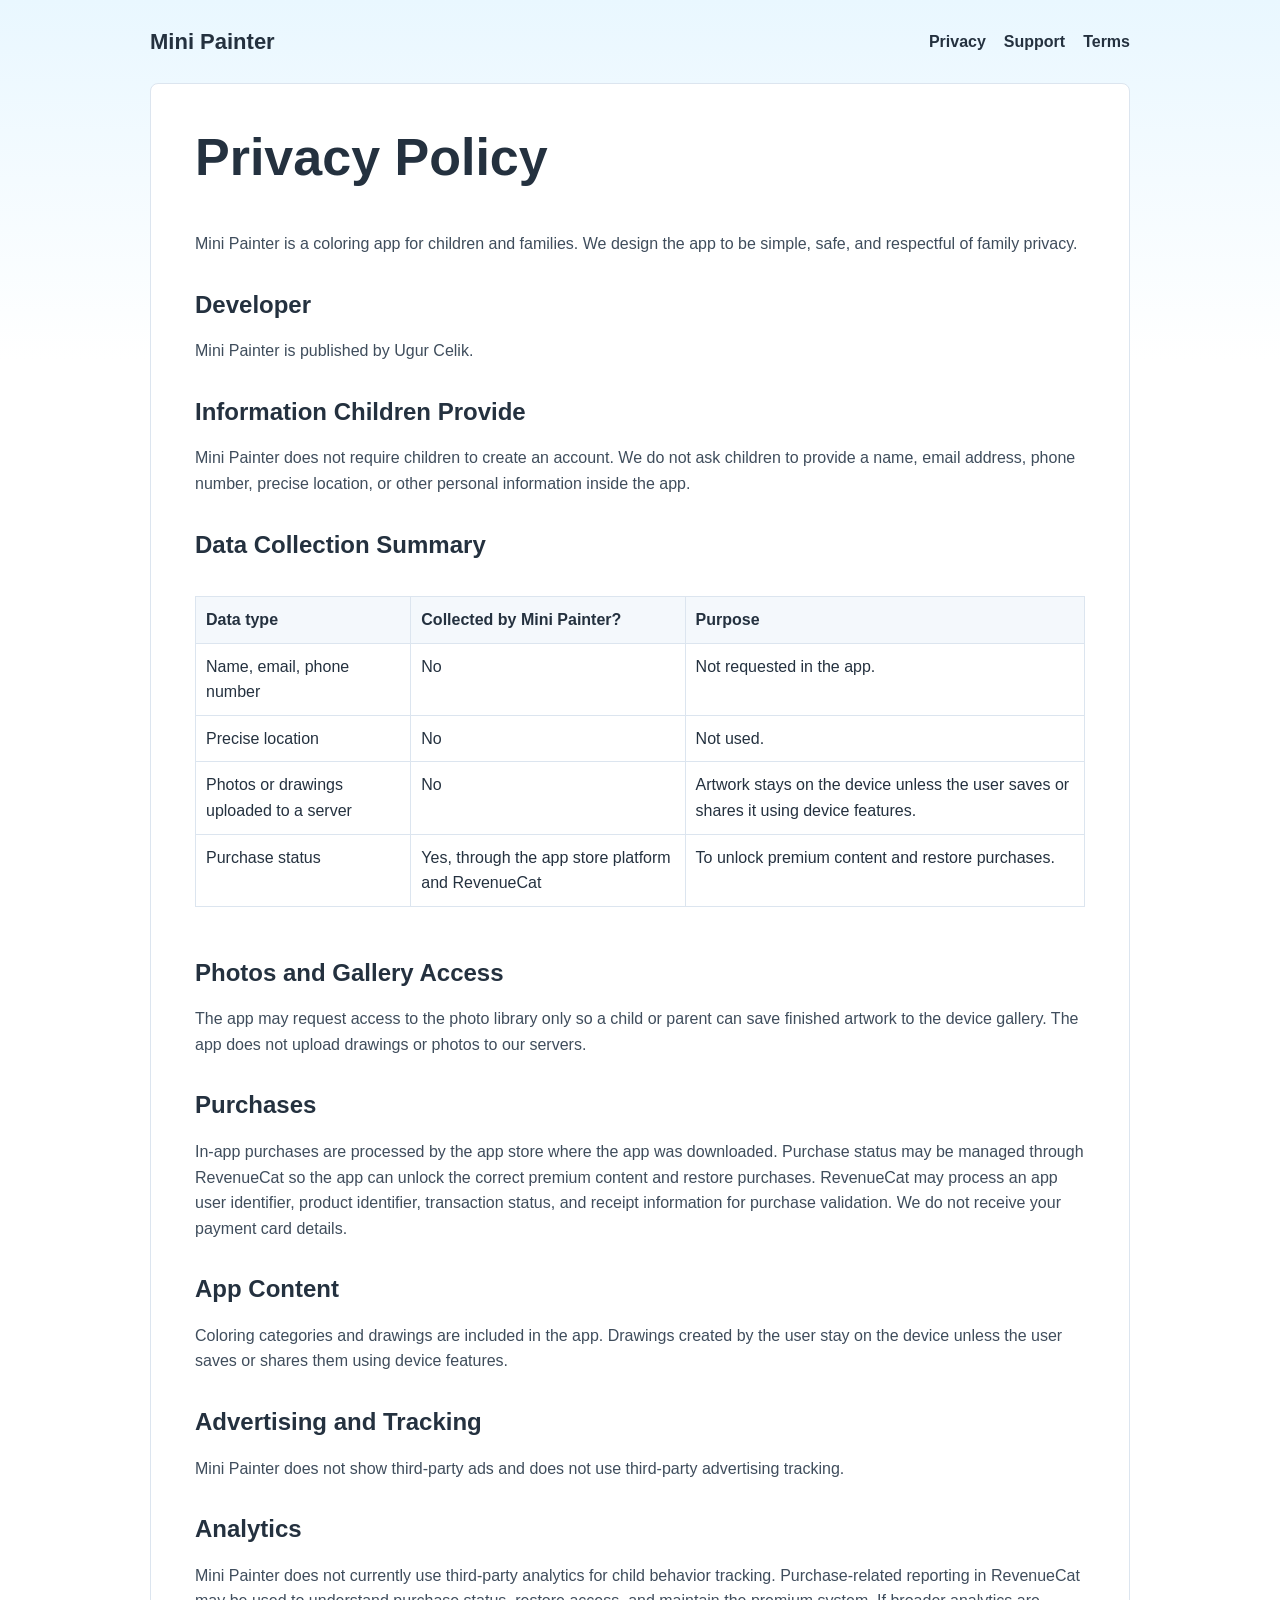
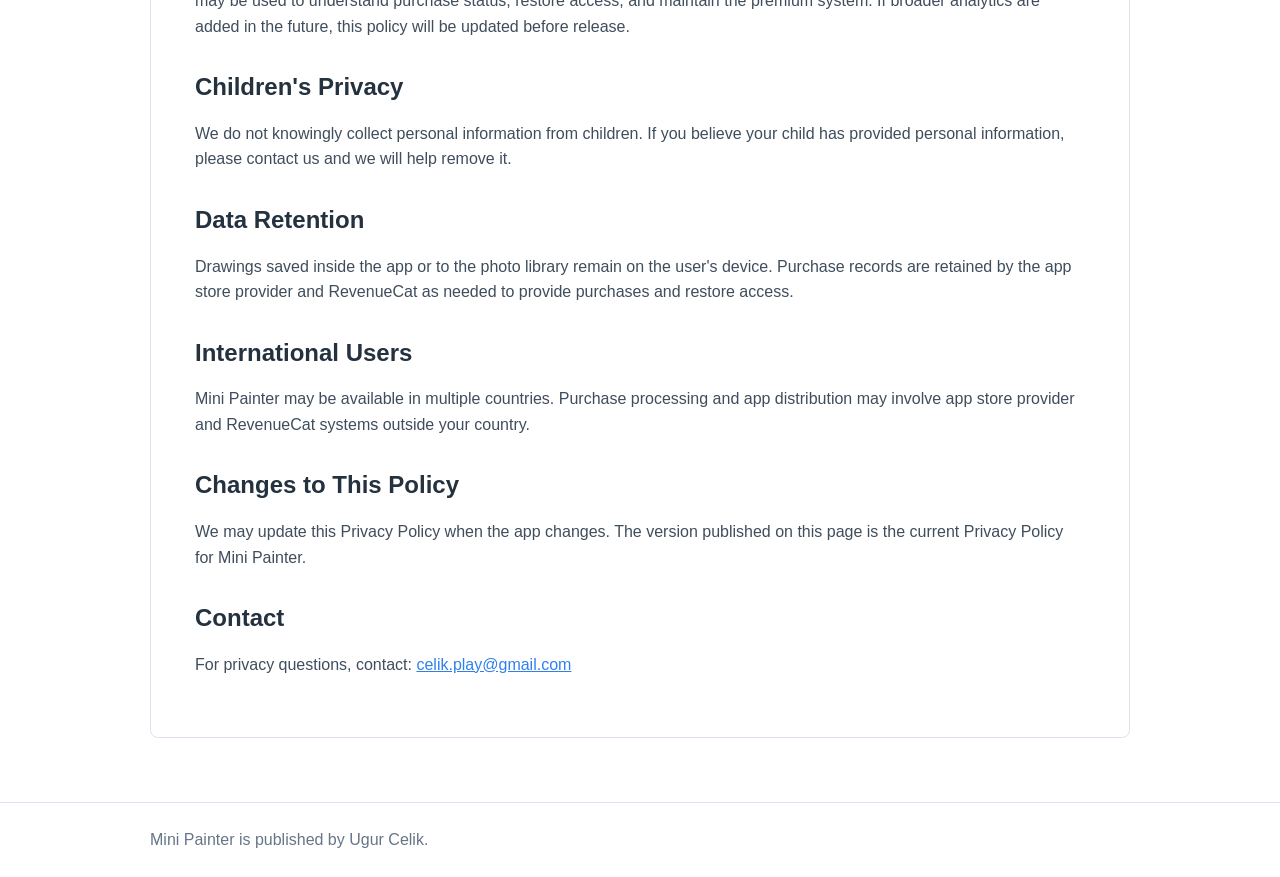
==== commit 571c76d2: "Make privacy policy store-neutral" ====
--- a/privacy-policy/index.html
+++ b/privacy-policy/index.html
@@ -70,7 +70,7 @@
         <p>The app may request access to the photo library only so a child or parent can save finished artwork to the device gallery. The app does not upload drawings or photos to our servers.</p>
 
         <h2>Purchases</h2>
-        <p>In-app purchases are processed by Apple App Store or Google Play, depending on the platform used to download the app. Purchase status may be managed through RevenueCat so the app can unlock the correct premium content and restore purchases. RevenueCat may process an app user identifier, product identifier, transaction status, and receipt information for purchase validation. We do not receive your payment card details.</p>
+        <p>In-app purchases are processed by the app store where the app was downloaded. Purchase status may be managed through RevenueCat so the app can unlock the correct premium content and restore purchases. RevenueCat may process an app user identifier, product identifier, transaction status, and receipt information for purchase validation. We do not receive your payment card details.</p>
 
         <h2>App Content</h2>
         <p>Coloring categories and drawings are included in the app. Drawings created by the user stay on the device unless the user saves or shares them using device features.</p>
@@ -85,10 +85,10 @@
         <p>We do not knowingly collect personal information from children. If you believe your child has provided personal information, please contact us and we will help remove it.</p>
 
         <h2>Data Retention</h2>
-        <p>Drawings saved inside the app or to the photo library remain on the user's device. Purchase records are retained by Apple App Store, Google Play, and RevenueCat as needed to provide purchases and restore access.</p>
+        <p>Drawings saved inside the app or to the photo library remain on the user's device. Purchase records are retained by the app store provider and RevenueCat as needed to provide purchases and restore access.</p>
 
         <h2>International Users</h2>
-        <p>Mini Painter may be available in multiple countries. Purchase processing and app distribution may involve Apple App Store, Google Play, and RevenueCat systems outside your country.</p>
+        <p>Mini Painter may be available in multiple countries. Purchase processing and app distribution may involve app store provider and RevenueCat systems outside your country.</p>
 
         <h2>Changes to This Policy</h2>
         <p>We may update this Privacy Policy when the app changes. The version published on this page is the current Privacy Policy for Mini Painter.</p>
